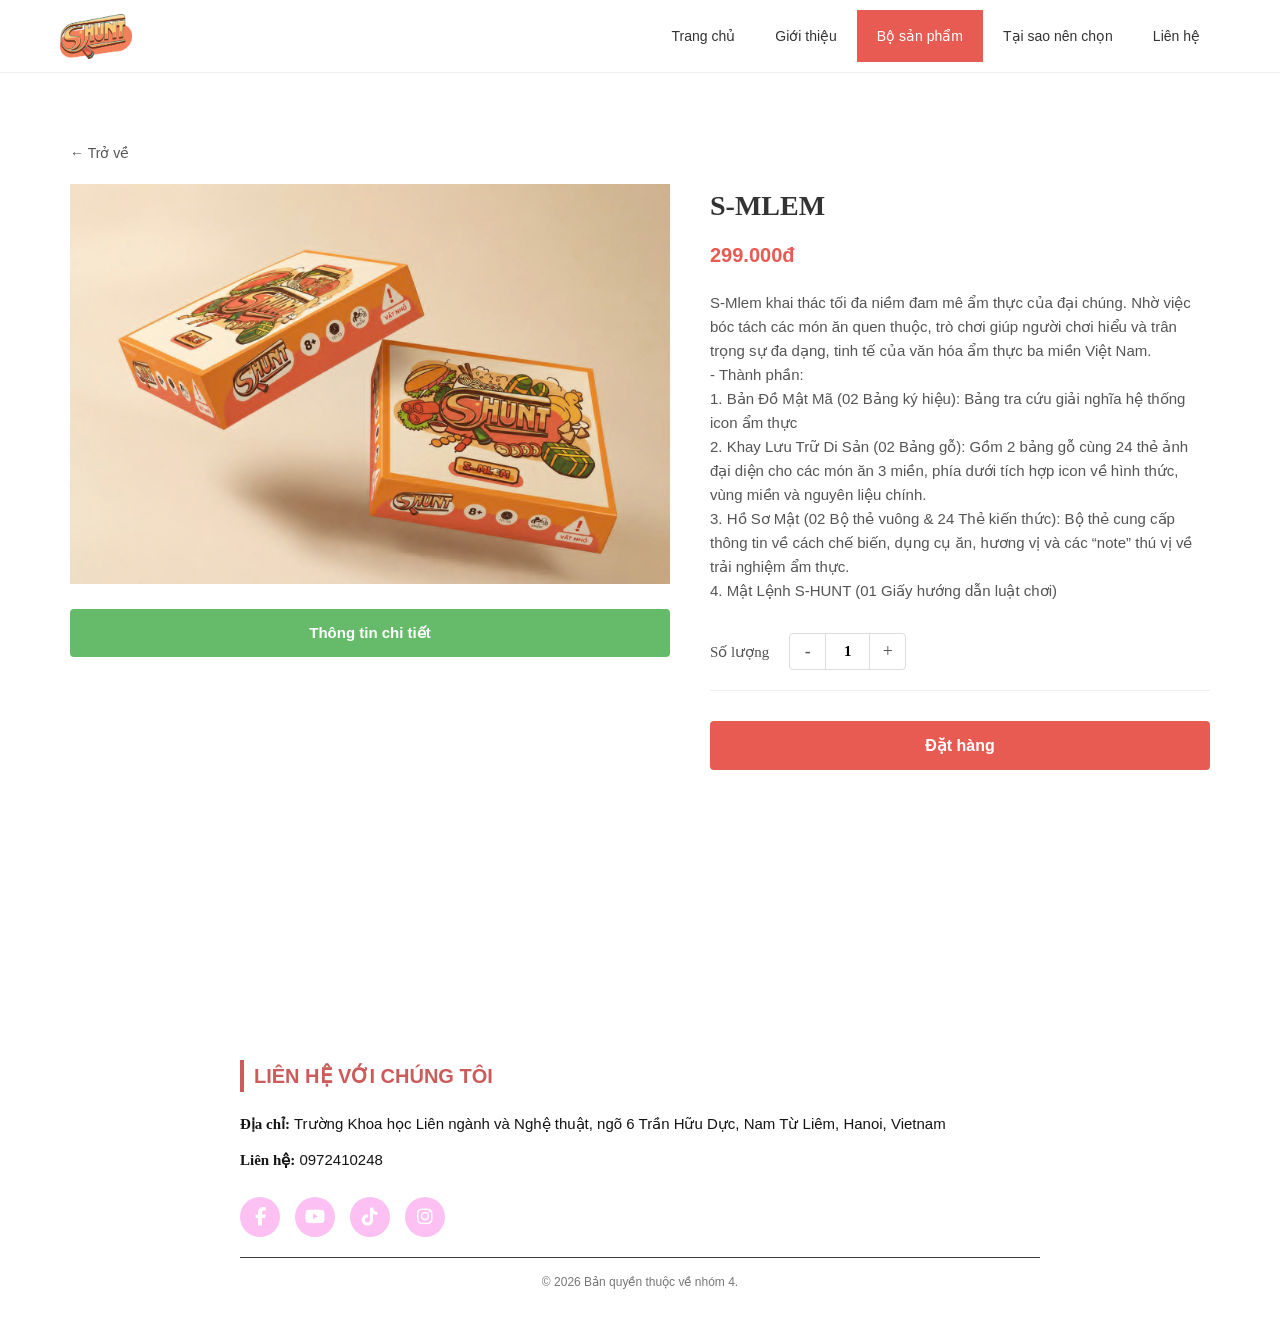
==== assets/san-pham.html @ 35348c2d "s3" ====
<!DOCTYPE html>
<html lang="vi">
<head>
    <meta charset="UTF-8">
    <meta name="viewport" content="width=device-width, initial-scale=1.0">
    <title>Chi Tiết Sản Phẩm - S-HUNT</title>
    <link rel="stylesheet" href="https://cdnjs.cloudflare.com/ajax/libs/font-awesome/6.5.1/css/all.min.css">
    <link rel="stylesheet" href="../styles.css">
    <style>
        /* Hộp thoại thông báo thành công */
        .success-modal-overlay {
            display: none;
            position: fixed;
            top: 0;
            left: 0;
            width: 100%;
            height: 100%;
            background-color: rgba(0, 0, 0, 0.5);
            z-index: 3000;
            justify-content: center;
            align-items: center;
        }

        .success-modal-card {
            background-color: white;
            padding: 35px 30px;
            border-radius: 8px;
            width: 100%;
            max-width: 380px;
            text-align: center;
            box-shadow: 0 4px 25px rgba(0, 0, 0, 0.2);
            animation: scaleUp 0.3s ease;
        }

        .success-icon-box {
            width: 70px;
            height: 70px;
            background-color: #e8f5e9;
            color: #2e7d32;
            border-radius: 50%;
            display: flex;
            align-items: center;
            justify-content: center;
            font-size: 32px;
            margin: 0 auto 20px;
        }

        .success-modal-card h4 {
            font-size: 22px;
            color: #333;
            margin-bottom: 10px;
        }

        .success-modal-card p {
            font-family: Arial, sans-serif;
            font-size: 14px;
            color: #666;
            line-height: 1.5;
            margin-bottom: 25px;
        }

        .btn-success-close {
            background-color: #2e7d32;
            color: white;
            border: none;
            padding: 10px 35px;
            font-size: 14px;
            font-weight: bold;
            border-radius: 4px;
            cursor: pointer;
            font-family: Arial, sans-serif;
            transition: background 0.2s;
        }

        .btn-success-close:hover {
            background-color: #1b5e20;
        }
    </style>
</head>
<body>

    <header>
        <div class="nav-container">
            <a href="../index.html" class="logo">
                <img src="/images/logo.png" alt="S-Hunt Logo">
            </a>
            <nav>
                <ul>
                    <li><a href="../index.html#trang-chu">Trang chủ</a></li>
                    <li><a href="../index.html#gioi-thieu">Giới thiệu</a></li>
                    <li><a href="../index.html#bo-san-pham" class="active">Bộ sản phẩm</a></li>
                    <li><a href="../index.html#tai-sao-chon">Tại sao nên chọn</a></li>
                    <li><a href="../index.html#lien-he">Liên hệ</a></li>
                </ul>
            </nav>
        </div>
    </header>

    <section id="bo-san-pham" style="padding-top: 140px; padding-bottom: 250px;">
        <div class="container">
            
            <a href="../index.html#bo-san-pham" class="btn-go-back">&larr; Trở về</a>
            
            <div class="detail-wrapper">
                <div class="detail-image">
                    <img id="detailImg" src="" alt="Hình ảnh sản phẩm">
                    <a id="lnkDetail" href="#" class="btn-detail">Thông tin chi tiết</a>
                </div>
                <div class="detail-info">
                    <h3 id="detailName"></h3>
                    <div class="detail-price" id="detailPrice"></div>
                    <p class="detail-desc" id="detailDesc"></p>
                    
                    <div class="quantity-selector">
                        <span>Số lượng</span>
                        <div class="quantity-controls">
                            <button onclick="changeQuantity(-1)">-</button>
                            <input type="text" id="quantityInput" value="1" readonly>
                            <button onclick="changeQuantity(1)">+</button>
                        </div>
                    </div>

                    <button class="btn-checkout-trigger" onclick="openOrderModal()">Đặt hàng</button>

                </div>
            </div>

        </div>
    </section>

    <div class="order-modal-overlay" id="orderModal">
        <div class="order-modal-card">
            <h3>Thông tin giao hàng</h3>
            <form id="orderForm" onsubmit="handleOrderSubmit(event)">
                <div class="form-field">
                    <label>Địa chỉ nhận hàng *</label>
                    <input type="text" id="orderAddress" placeholder="Nhập địa chỉ cụ thể">
                    <span class="error-msg" id="addressError">* Vui lòng không để trống</span>
                </div>
                <div class="form-field">
                    <label>Số điện thoại *</label>
                    <input type="tel" id="orderPhone" placeholder="Nhập số điện thoại liên hệ">
                    <span class="error-msg" id="phoneError">* Vui lòng không để trống</span>
                </div>
                <div class="modal-actions">
                    <button type="button" class="btn-cancel" onclick="closeOrderModal()">Hủy</button>
                    <button type="submit" class="btn-confirm">Đặt hàng</button>
                </div>
            </form>
        </div>
    </div>

    <div class="success-modal-overlay" id="successModal">
        <div class="success-modal-card">
            <div class="success-icon-box">
                <i class="fas fa-check"></i>
            </div>
            <h4>Đặt hàng thành công!</h4>
            <p>Cảm ơn bạn đã lựa chọn sản phẩm của S-HUNT. Chúng tôi sẽ liên hệ lại với bạn để xác nhận đơn hàng trong thời gian sớm nhất.</p>
            <button class="btn-success-close" onclick="closeSuccessModal()">Đóng</button>
        </div>
    </div>

    <footer>
        <div class="container footer-content">
            
            <h3 class="footer-title">LIÊN HỆ VỚI CHÚNG TÔI</h3>
            
            <div class="footer-info">
                <p><strong>Địa chỉ:</strong> Trường Khoa học Liên ngành và Nghệ thuật, ngõ 6 Trần Hữu Dực, Nam Từ Liêm, Hanoi, Vietnam</p>
                <p><strong>Liên hệ:</strong> 0972410248</p>
            </div>

            <div class="footer-socials">
                <a href="#" class="social-circle" title="Facebook"><i class="fab fa-facebook-f"></i></a>
                <a href="#" class="social-circle" title="YouTube"><i class="fab fa-youtube"></i></a>
                <a href="#" class="social-circle" title="TikTok"><i class="fab fa-tiktok"></i></a>
                <a href="#" class="social-circle" title="Instagram"><i class="fab fa-instagram"></i></a>
            </div>

            <div class="footer-copyright">
                &copy; 2026 Bản quyền thuộc về nhóm 4.
            </div>

        </div>
    </footer>

    <script>
        const productData = {
            mlem: {
                name: "S-MLEM",
                price: "299.000đ",
                img: "/images/s-mlem.jpg",
                highlightText: "Bản Đồ Mật Mã (02 Bảng ký hiệu):",
                desc: `S-Mlem khai thác tối đa niềm đam mê ẩm thực của đại chúng. Nhờ việc bóc tách các món ăn quen thuộc, trò chơi giúp người chơi hiểu và trân trọng sự đa dạng, tinh tế của văn hóa ẩm thực ba miền Việt Nam.
                  - Thành phần:
                 1. Bản Đồ Mật Mã (02 Bảng ký hiệu): Bảng tra cứu giải nghĩa hệ thống icon ẩm thực  
                 2. Khay Lưu Trữ Di Sản (02 Bảng gỗ): Gồm 2 bảng gỗ cùng 24 thẻ ảnh đại diện cho các món ăn 3 miền, phía dưới tích hợp icon về hình thức, vùng miền và nguyên liệu chính. 
                 3. Hồ Sơ Mật (02 Bộ thẻ vuông & 24 Thẻ kiến thức): Bộ thẻ cung cấp thông tin về cách chế biến, dụng cụ ăn, hương vị và các “note” thú vị về trải nghiệm ẩm thực.
                 4. Mật Lệnh S-HUNT (01 Giấy hướng dẫn luật chơi)`
            },
            check: {
                name: "S-CHECK",
                price: "299.000đ",
                img: "/images/s-check.jpg",
               desc: `S-Check biến những kiến thức lịch sử, địa lý thành các bài toán logic hấp dẫn. Người chơi sẽ được khám phá đa dạng các mảng văn hóa, từ tín ngưỡng dân gian đến các kỳ quan thiên nhiên đồ sộ một cách trực quan và hệ thống. 
                  - Thành phần:
                 1. Bản Đồ Mật Mã (02 Bảng ký hiệu): Bảng tra cứu giải nghĩa hệ thống icon di sản   
                 2. Khay Lưu Trữ Di Sản (02 Bảng gỗ): Gồm 2 bảng gỗ cùng 24 thẻ ảnh đại diện cho di sản 3 miền, phía dưới tích hợp các icon về vùng miền, loại hình và tính tương tác 
                 3. Hồ Sơ Mật (02 Bộ thẻ vuông & 24 Thẻ kiến thức): Bộ thẻ chứa từ khóa, thông tin lịch sử, năm UNESCO công nhận và các “note” đặc trưng nổi bật của từng di sản
                 4. Mật Lệnh S-HUNT (01 Giấy hướng dẫn luật chơi)`
            }
        };

        const urlParams = new URLSearchParams(window.location.search);
        const productKey = urlParams.get('id') || 'mlem';
        const product = productData[productKey];

        if (product) {
            document.getElementById('detailImg').src = product.img;
            document.getElementById('detailImg').alt = product.name;
            document.getElementById('detailName').innerText = product.name;
            document.getElementById('detailPrice').innerText = product.price;
            document.getElementById('detailDesc').innerText = product.desc;

            document.getElementById('lnkDetail').href = `./thong-tin-chi-tiet.html?id=${productKey}`;
        }

        function changeQuantity(amount) {
            const input = document.getElementById('quantityInput');
            let value = parseInt(input.value) + amount;
            if (value < 1) value = 1;
            input.value = value;
        }

        function openOrderModal() {
            document.getElementById('orderModal').style.display = 'flex';
        }

        function closeOrderModal() {
            document.getElementById('orderModal').style.display = 'none';
            document.getElementById('orderForm').reset();
            document.getElementById('orderAddress').classList.remove('invalid');
            document.getElementById('orderPhone').classList.remove('invalid');
            document.getElementById('addressError').style.display = 'none';
            document.getElementById('phoneError').style.display = 'none';
        }

        // Đóng mở hộp thoại thành công
        function openSuccessModal() {
            document.getElementById('successModal').style.display = 'flex';
        }

        function closeSuccessModal() {
            document.getElementById('successModal').style.display = 'none';
        }

        function handleOrderSubmit(event) {
            event.preventDefault();
            const addressInput = document.getElementById('orderAddress');
            const phoneInput = document.getElementById('orderPhone');
            const addressError = document.getElementById('addressError');
            const phoneError = document.getElementById('phoneError');
            let isValid = true;

            if (addressInput.value.trim() === "") {
                addressInput.classList.add('invalid');
                addressError.style.display = 'block';
                isValid = false;
            } else {
                addressInput.classList.remove('invalid');
                addressError.style.display = 'none';
            }

            if (phoneInput.value.trim() === "") {
                phoneInput.classList.add('invalid');
                phoneError.style.display = 'block';
                isValid = false;
            } else {
                phoneInput.classList.remove('invalid');
                phoneError.style.display = 'none';
            }

            if (isValid) {
                closeOrderModal(); // Đóng form nhập hàng
                openSuccessModal(); // Mở thông báo có dấu tích xanh
            }
        }
    </script>
</body>
</html>
---- styles.css ----
* {
    margin: 0;
    padding: 0;
    box-sizing: border-box;
    font-family: 'Times New Roman', Times, serif, Arial, sans-serif;
}
html {
    scroll-behavior: smooth;
}
body {
    color: #333;
    background-color: #ffffff;
    line-height: 1.6;
}

header {
    position: fixed;
    top: 0;
    left: 0;
    width: 100%;
    background-color: #ffffff;
    border-bottom: 1px solid #eee;
    z-index: 1000;
}
.nav-container {
    max-width: 1200px;
    margin: 0 auto;
    display: flex;
    justify-content: space-between;
    align-items: center;
    padding: 10px 20px;
}
.logo img {
    height: 45px;
    display: block;
}
nav ul {
    display: flex;
    list-style: none;
    align-items: center;
}
nav ul li a {
    text-decoration: none;
    color: #333;
    font-size: 14px;
    padding: 15px 20px;
    display: block;
    font-weight: 500;
    font-family: Arial, sans-serif;
    transition: all 0.2s ease;
}
nav ul li a:hover, nav ul li a.active {
    background-color: #e75b52;
    color: white;
}

section {
    padding: 80px 20px;
}
.container {
    max-width: 1140px;
    margin: 0 auto;
    width: 100%;
}
.section-title {
    font-size: 36px;
    font-weight: bold;
    margin-bottom: 40px;
    color: #000;
}

#trang-chu {
    background-color: #b0a496; 
    min-height: 100vh;
    display: flex;
    align-items: center;
    justify-content: center;
    padding-top: 60px;
    padding-left: 20px;
    padding-right: 20px;
}
.hero-wrapper {
    position: relative;
    width: 100%;
    max-width: 950px; 
    display: flex;
    justify-content: center;
    align-items: center;
}
#trang-chu::after {
    content: '';
    position: absolute;
    top: 0;
    left: 0;
    width: 100%;
    height: 100%;
    background: rgba(51, 45, 45, 0.25);
    z-index: 2;
    pointer-events: none;
}
.hero-main-img {
    width: 60%;
    height: auto;
    display: block;
    user-select: none;
    pointer-events: none;
}
.hero-text-overlay {
    position: absolute;
    top: 50%;
    left: 50%;
    transform: translate(-50%, -50%);
    width: 100%;
    text-align: center;
    color: #ffffff;
    z-index: 5;
}
.hero-text-overlay h1 {
    font-size: 80px;
    font-weight: bold;
    margin-bottom: 20px;
    letter-spacing: 0.5px;
    text-shadow: 2px 2px 6px rgba(0, 0, 0, 0.4);
}
.hero-text-overlay p {
    font-family: Arial, sans-serif;
    font-size: 20px;
    font-weight: 500;
    max-width: 900px;
    margin: 0 auto;
    line-height: 1.6;
    text-shadow: 1px 1px 4px rgba(0, 0, 0, 0.5);
}

@media (max-width: 768px) {
    .hero-text-overlay h1 {
        font-size: 24px;
        margin-bottom: 10px;
    }
    .hero-text-overlay p {
        font-size: 12px;
        line-height: 1.4;
    }
}

#gioi-thieu {
    background-color: #ffffff;
}
.about-wrapper {
    display: flex;
    align-items: center;
    gap: 50px;
}
.about-image {
    flex: 1;
    background-color: #fdf3e7;
    padding: 40px;
    display: flex;
    justify-content: center;
    align-items: center;
}
.about-image img {
    max-width: 100%;
    height: auto;
}
.about-info {
    flex: 1;
}
.about-info h2 {
    font-size: 42px;
    margin-bottom: 20px;
}
.about-info p {
    font-family: Arial, sans-serif;
    font-size: 15px;
    color: #333;
    margin-bottom: 30px;
    text-align: justify;
}
.btn-contact {
    display: inline-block;
    background-color: #e75b52;
    color: white;
    text-decoration: none;
    padding: 12px 30px;
    font-weight: bold;
    font-family: Arial, sans-serif;
    font-size: 15px;
    border-radius: 4px;
}

#bo-san-pham {
    background-color: #ffffff;
    padding-top: 40px;
}
.product-grid {
    display: grid;
    grid-template-columns: repeat(3, 1fr);
    width: 100%;
    gap: 30px;
    justify-content: center;
}
.product-card img {
    width: 100%;
    height: auto;
    display: block;
    margin-bottom: 15px;
}
.product-name {
    font-family: Arial, sans-serif;
    font-size: 14px;
    color: #555;
    margin-bottom: 5px;
}
.product-price {
    font-family: Arial, sans-serif;
    font-size: 14px;
    color: #e75b52;
    font-weight: bold;
}

#tai-sao-chon {
    background-color: #ffffff;
    text-align: center;
}
#tai-sao-chon .section-title {
    text-align: center;
}
.features-grid {
    display: grid;
    grid-template-columns: repeat(3, 1fr);
    gap: 25px;
}
.feature-card {
    border: 1px solid #ddd;
    border-radius: 8px;
    padding: 40px 20px;
    text-align: center;
    background: #fff;
}
.feature-icon {
    height: 60px;
    margin-bottom: 20px;
}
.feature-card h3 {
    font-family: Arial, sans-serif;
    font-size: 16px;
    font-weight: bold;
    margin-bottom: 15px;
    color: #000;
}
.feature-card p {
    font-family: Arial, sans-serif;
    font-size: 14px;
    color: #666;
    line-height: 1.6;
    text-align: justify;
}

.product-img-wrapper {
    position: relative;
    width: 100%;
    overflow: hidden;
}
.product-img-wrapper img {
    width: 100%;
    height: auto;
    display: block;
    transition: filter 0.3s ease;
}
.btn-buy-now-link {
    position: absolute;
    top: 50%;
    left: 50%;
    transform: translate(-50%, -50%);
    background-color: #e75b52;
    color: #ffffff;
    text-decoration: none;
    padding: 12px 24px;
    font-family: Arial, sans-serif;
    font-size: 14px;
    font-weight: bold;
    opacity: 0;
    transition: opacity 0.3s ease;
    z-index: 10;
    border-radius: 4px;
}
.product-img-wrapper:hover .btn-buy-now-link {
    opacity: 1;
}
.product-img-wrapper:hover .btn-buy-now {
    opacity: 1;
}

.product-detail-view {
    display: none;
    width: 100%;
    animation: fadeIn 0.4s ease;
}
.btn-go-back {
    text-decoration: none;
    display: inline-flex;
    align-items: center;
    color: #555;
    font-family: Arial, sans-serif;
    font-size: 14px;
    margin-bottom: 20px;
}
.detail-wrapper {
    display: flex;
    gap: 40px;
    align-items: flex-start;
}
.detail-image {
    flex: 1.2;
}
.detail-image img {
    width: 100%;
    height: auto;
    display: block;
}
.detail-info {
    flex: 1;
}
.detail-info h3 {
    font-size: 28px;
    margin-bottom: 10px;
}
.detail-price {
    font-family: Arial, sans-serif;
    font-size: 20px;
    color: #e75b52;
    font-weight: bold;
    margin-bottom: 20px;
}
.detail-desc {
    font-family: Arial, sans-serif;
    font-size: 15px;
    color: #555;
    line-height: 1.6;
    margin-bottom: 30px;
}
.quantity-selector {
    display: flex;
    align-items: center;
    gap: 20px;
    font-family: Arial, sans-serif;
    font-size: 15px;
    color: #555;
    margin-bottom: 30px;
    border-bottom: 1px solid #eee;
    padding-bottom: 20px;
}
.quantity-controls {
    display: flex;
    border: 1px solid #ddd;
    border-radius: 4px;
}
.quantity-controls button {
    background: none;
    border: none;
    width: 35px;
    height: 35px;
    cursor: pointer;
    font-size: 18px;
    color: #555;
}
.quantity-controls input {
    width: 45px;
    border: none;
    border-left: 1px solid #ddd;
    border-right: 1px solid #ddd;
    text-align: center;
    font-size: 15px;
    font-weight: bold;
}
.btn-checkout-trigger {
    width: 100%;
    background-color: #e75b52;
    color: white;
    border: none;
    padding: 15px;
    font-size: 16px;
    font-weight: bold;
    font-family: Arial, sans-serif;
    border-radius: 4px;
    cursor: pointer;
    transition: background 0.2s;
}
.btn-checkout-trigger:hover {
    background-color: #d14a42;
}

.order-modal-overlay {
    display: none;
    position: fixed;
    top: 0;
    left: 0;
    width: 100%;
    height: 100%;
    background-color: rgba(0, 0, 0, 0.5);
    z-index: 2000;
    justify-content: center;
    align-items: center;
}
.order-modal-card {
    background-color: white;
    padding: 30px;
    border-radius: 8px;
    width: 100%;
    max-width: 450px;
    box-shadow: 0 4px 20px rgba(0,0,0,0.2);
    animation: scaleUp 0.3s ease;
}
.order-modal-card h3 {
    margin-bottom: 20px;
    font-size: 22px;
    border-bottom: 1px solid #eee;
    padding-bottom: 10px;
}
.form-field {
    margin-bottom: 20px;
}
.form-field label {
    display: block;
    font-family: Arial, sans-serif;
    font-size: 14px;
    font-weight: bold;
    margin-bottom: 8px;
}
.form-field input {
    width: 100%;
    padding: 12px;
    border: 1px solid #ccc;
    border-radius: 4px;
    font-size: 14px;
    font-family: Arial, sans-serif;
}
.form-field input.invalid {
    border-color: #e75b52;
    background-color: #fff8f8;
}
.error-msg {
    display: none;
    color: #e75b52;
    font-family: Arial, sans-serif;
    font-size: 12px;
    margin-top: 5px;
    font-weight: bold;
}
.modal-actions {
    display: flex;
    justify-content: flex-end;
    gap: 10px;
    margin-top: 25px;
}
.btn-cancel {
    background-color: #eee;
    color: #333;
    border: none;
    padding: 10px 20px;
    font-size: 14px;
    font-weight: bold;
    border-radius: 4px;
    cursor: pointer;
    font-family: Arial, sans-serif;
}
.btn-confirm {
    background-color: #e75b52;
    color: white;
    border: none;
    padding: 10px 25px;
    font-size: 14px;
    font-weight: bold;
    border-radius: 4px;
    cursor: pointer;
    font-family: Arial, sans-serif;
}

@keyframes fadeIn {
    from { opacity: 0; } to { opacity: 1; }
}
@keyframes scaleUp {
    from { transform: scale(0.9); opacity: 0; } to { transform: scale(1); opacity: 1; }
}

@media (max-width: 768px) {
    .detail-wrapper { flex-direction: column; }
}

#lien-he {
    background-color: #fff1f0;
    text-align: center;
    padding: 60px 20px;
}
#lien-he h2 {
    font-size: 36px;
    margin-bottom: 15px;
}
#lien-he .sub-title {
    color: #e75b52;
    font-style: italic;
    font-family: Arial, sans-serif;
    font-size: 14px;
    margin-bottom: 30px;
}
.form-inline {
    display: flex;
    justify-content: center;
    gap: 10px;
    max-width: 700px;
    margin: 0 auto;
}
.form-inline input {
    flex: 1;
    padding: 12px 15px;
    border: 1px solid #ccc;
    border-radius: 4px;
    font-size: 14px;
    font-family: Arial, sans-serif;
}
.btn-submit {
    background-color: #e75b52;
    color: white;
    border: none;
    padding: 0 35px;
    font-size: 16px;
    font-weight: bold;
    border-radius: 4px;
    cursor: pointer;
    font-family: Arial, sans-serif;
}

footer {
    background-color: #ffffff; 
    color: #ffffff;
    padding: 40px 20px;
    text-align: left;
}
.footer-content {
    max-width: 800px; 
    margin: 0 auto;
}
.footer-title {
    color: #cc5b5b;
    font-size: 20px;
    font-weight: bold;
    text-transform: uppercase;
    margin-bottom: 20px;
    border-left: 4px solid #cc5b5b;
    padding-left: 10px;
    font-family: Arial, sans-serif;
}
.footer-info p {
    font-family: Arial, sans-serif;
    font-size: 15px;
    margin-bottom: 12px;
    color: #161414;
}
.footer-info p strong {
    color: #161414;
}
.footer-socials {
    display: flex;
    gap: 15px;
    margin-top: 25px;
    margin-bottom: 20px;
}
.social-circle {
    width: 40px;
    height: 40px;
    background-color: #fcc1f2; 
    border-radius: 50%;
    display: flex;
    align-items: center;
    justify-content: center;
    color: #ffffff;
    text-decoration: none;
    font-family: Arial, sans-serif;
    font-size: 16px;
    font-weight: bold;
    transition: background-color 0.3s ease, transform 0.2s;
}
.social-circle i {
    font-size: 18px;
}
.social-circle:hover {
    background-color: #e75b52;
    transform: scale(1.05);
}
.footer-copyright {
    font-family: Arial, sans-serif;
    font-size: 12px;
    color: #777777;
    margin-top: 20px;
    border-top: 1px solid #3d3d3d;
    padding-top: 15px;
    text-align: center;
}

@media (max-width: 768px) {
    footer {
        text-align: center;
    }
    .footer-title {
        border-left: none;
        padding-left: 0;
    }
    .footer-socials {
        justify-content: center;
    }
}

@media (max-width: 768px) {
    nav ul { display: none; }
    .about-wrapper { flex-direction: column; }
    .product-grid { grid-template-columns: 1fr; justify-content: center; }
    .features-grid { grid-template-columns: 1fr; }
    .form-inline { flex-direction: column; }
    .btn-submit { padding: 12px 0; }
}

.btn-detail {
    width: 100%;
    background-color: #66bb6a;
    color: white;
    border: none;
    padding: 12px;
    font-size: 15px;
    font-weight: bold;
    font-family: Arial, sans-serif;
    border-radius: 4px;
    cursor: pointer;
    transition: background 0.2s;
    margin-bottom: 10px;
    text-align: center;
    text-decoration: none;
    display: block;
}
.btn-detail:hover {
    background-color: #4caf50;
}

.heritage-grid {
    display: grid;
    grid-template-columns: repeat(4, 1fr);
    gap: 30px;
    margin-top: 30px;
}
.heritage-card {
    text-align: center;
    background: #fbfbfb;
    border: 1px solid #eee;
    padding: 15px;
    border-radius: 6px;
    transition: transform 0.2s, box-shadow 0.2s;
}
.heritage-card:hover {
    transform: translateY(-4px);
    box-shadow: 0 4px 15px rgba(0,0,0,0.05);
}
.heritage-card a {
    text-decoration: none;
    color: inherit;
}
.heritage-card img {
    width: 100%;
    height: auto;
    object-fit: cover;
    aspect-ratio: 4/3;
    border-radius: 4px;
    margin-bottom: 10px;
}
.heritage-card p {
    font-style: italic;
    font-size: 14px;
    color: #444;
    font-weight: 500;
}

.article-wrapper {
    max-width: 800px;
    margin: 0 auto;
    background: #fff;
    padding: 20px;
}
.article-title {
    text-align: center;
    font-size: 32px;
    font-weight: bold;
    color: #111;
    margin-bottom: 10px;
}
.article-subtitle {
    text-align: center;
    font-style: italic;
    font-size: 15px;
    color: #666;
    margin-bottom: 40px;
}
.article-content h3 {
    font-size: 20px;
    font-weight: bold;
    color: #000;
    margin-top: 25px;
    margin-bottom: 12px;
}
.article-content p {
    font-family: Arial, sans-serif;
    font-size: 15px;
    color: #333;
    line-height: 1.7;
    margin-bottom: 15px;
    text-align: justify;
}
.article-image-box {
    text-align: center;
    margin: 20px 0;
}
.article-image-box img {
    max-width: 100%;
    height: auto;
    border-radius: 4px;
}
.image-source {
    font-style: italic;
    font-size: 13px;
    color: #777;
    margin-top: 5px;
    display: block;
}
.article-link {
    color: #e75b52;
    text-decoration: none;
    font-weight: bold;
}
.article-link:hover {
    text-decoration: underline;
}

@media (max-width: 768px) {
    .heritage-grid {
        grid-template-columns: repeat(2, 1fr);
    }
}
@media (max-width: 480px) {
    .heritage-grid {
        grid-template-columns: 1fr;
    }
}

#detailImg {
    margin-bottom: 25px;
    display: block;
    width: 100%;
    height: auto;
}
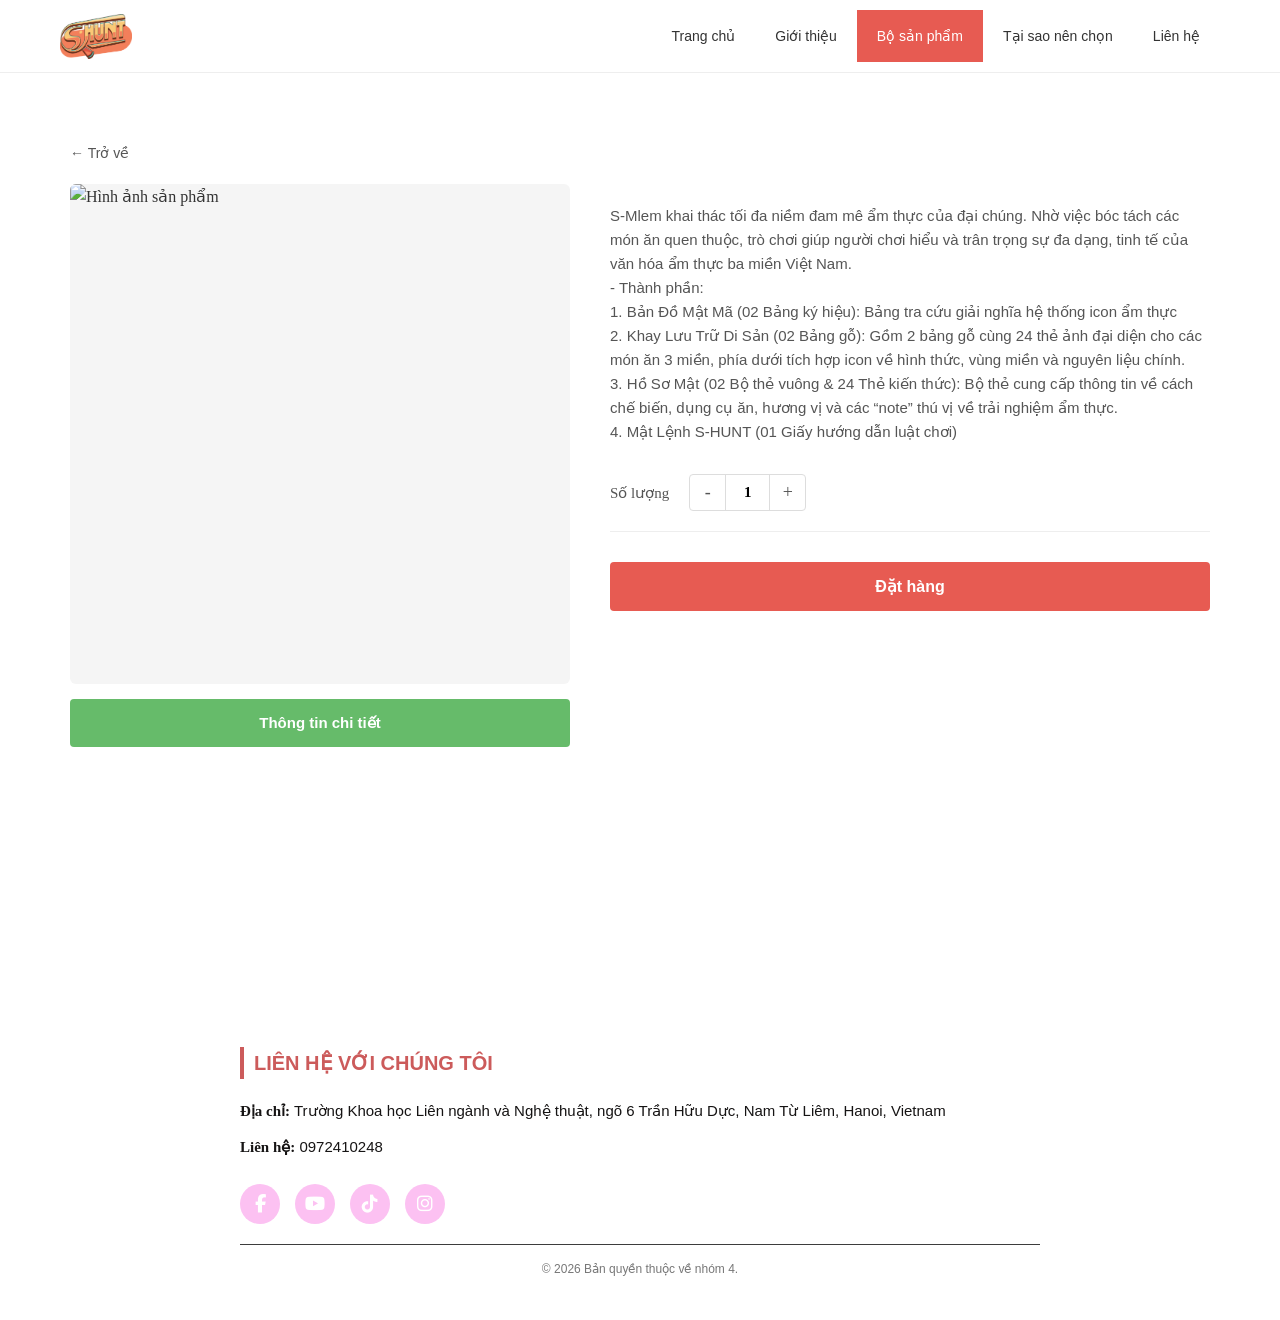
==== commit 10b08bd0: "11" ====
--- a/assets/san-pham.html
+++ b/assets/san-pham.html
@@ -1,5 +1,6 @@
 <!DOCTYPE html>
 <html lang="vi">
+
 <head>
     <meta charset="UTF-8">
     <meta name="viewport" content="width=device-width, initial-scale=1.0">
@@ -77,6 +78,7 @@
         }
     </style>
 </head>
+
 <body>
 
     <header>
@@ -98,19 +100,46 @@
 
     <section id="bo-san-pham" style="padding-top: 140px; padding-bottom: 250px;">
         <div class="container">
-            
+
             <a href="../index.html#bo-san-pham" class="btn-go-back">&larr; Trở về</a>
-            
+
             <div class="detail-wrapper">
-                <div class="detail-image">
-                    <img id="detailImg" src="" alt="Hình ảnh sản phẩm">
-                    <a id="lnkDetail" href="#" class="btn-detail">Thông tin chi tiết</a>
-                </div>
-                <div class="detail-info">
+                <div style="flex: 1.2; max-width: 500px; width: 100%;">
+                    <div
+                        style="position: relative; overflow: hidden; border-radius: 6px; aspect-ratio: 1/1; background-color: #f5f5f5; width: 100%;">
+                        <div class="carousel-container"
+                            style="display: flex; transition: transform 0.4s ease; width: 100%; height: 100%;">
+                            <img id="detailImg" src="" alt="Hình ảnh sản phẩm"
+                                style="width: 100%; height: 100%; flex-shrink: 0; object-fit: cover; margin-bottom: 0;">
+                            <img id="detailImg2" src="" alt="Hình ảnh chất liệu 1"
+                                style="width: 100%; height: 100%; flex-shrink: 0; object-fit: cover; margin-bottom: 0;">
+                            <img id="detailImg3" src="" alt="Hình ảnh chất liệu 2"
+                                style="width: 100%; height: 100%; flex-shrink: 0; object-fit: cover; margin-bottom: 0;">
+                        </div>
+
+                        <div id="carouselControls" style="display: none;">
+                            <button type="button" onclick="moveSlide(-1)"
+                                style="position: absolute; top: 50%; left: 10px; transform: translateY(-50%); background: rgba(0,0,0,0.5); color: white; border: none; width: 36px; height: 36px; border-radius: 50%; cursor: pointer; z-index: 10; display: flex; align-items: center; justify-content: center;"><i
+                                    class="fas fa-chevron-left"></i></button>
+                            <button type="button" onclick="moveSlide(1)"
+                                style="position: absolute; top: 50%; right: 10px; transform: translateY(-50%); background: rgba(0,0,0,0.5); color: white; border: none; width: 36px; height: 36px; border-radius: 50%; cursor: pointer; z-index: 10; display: flex; align-items: center; justify-content: center;"><i
+                                    class="fas fa-chevron-right"></i></button>
+                        </div>
+
+                        <div id="carouselBadge"
+                            style="display: none; position: absolute; bottom: 15px; right: 15px; background: rgba(0, 0, 0, 0.6); color: #fff; padding: 4px 10px; border-radius: 12px; font-family: Arial, sans-serif; font-size: 13px; font-weight: bold; z-index: 10;">
+                            1/3
+                        </div>
+                    </div>
+                    <a id="lnkDetail" href="#" class="btn-detail" style="margin-top: 15px; width: 100%;">Thông tin chi
+                        tiết</a>
+                </div>
+
+                <div class="detail-info" style="flex: 1; width: 100%;">
                     <h3 id="detailName"></h3>
                     <div class="detail-price" id="detailPrice"></div>
                     <p class="detail-desc" id="detailDesc"></p>
-                    
+
                     <div class="quantity-selector">
                         <span>Số lượng</span>
                         <div class="quantity-controls">
@@ -121,10 +150,8 @@
                     </div>
 
                     <button class="btn-checkout-trigger" onclick="openOrderModal()">Đặt hàng</button>
-
                 </div>
             </div>
-
         </div>
     </section>
 
@@ -142,6 +169,12 @@
                     <input type="tel" id="orderPhone" placeholder="Nhập số điện thoại liên hệ">
                     <span class="error-msg" id="phoneError">* Vui lòng không để trống</span>
                 </div>
+                <div class="form-field" id="materialSelectField" style="display: none;">
+                    <label>Lựa chọn phiên bản / Chất liệu</label>
+                    <select id="orderMaterial" onchange="handleMaterialChange(this.value)"
+                        style="width: 100%; padding: 12px; border: 1px solid #ccc; border-radius: 4px; font-size: 14px; font-family: Arial, sans-serif;">
+                    </select>
+                </div>
                 <div class="modal-actions">
                     <button type="button" class="btn-cancel" onclick="closeOrderModal()">Hủy</button>
                     <button type="submit" class="btn-confirm">Đặt hàng</button>
@@ -156,18 +189,20 @@
                 <i class="fas fa-check"></i>
             </div>
             <h4>Đặt hàng thành công!</h4>
-            <p>Cảm ơn bạn đã lựa chọn sản phẩm của S-HUNT. Chúng tôi sẽ liên hệ lại với bạn để xác nhận đơn hàng trong thời gian sớm nhất.</p>
+            <p>Cảm ơn bạn đã lựa chọn sản phẩm của S-HUNT. Chúng tôi sẽ liên hệ lại với bạn để xác nhận đơn hàng trong
+                thời gian sớm nhất.</p>
             <button class="btn-success-close" onclick="closeSuccessModal()">Đóng</button>
         </div>
     </div>
 
     <footer>
         <div class="container footer-content">
-            
+
             <h3 class="footer-title">LIÊN HỆ VỚI CHÚNG TÔI</h3>
-            
+
             <div class="footer-info">
-                <p><strong>Địa chỉ:</strong> Trường Khoa học Liên ngành và Nghệ thuật, ngõ 6 Trần Hữu Dực, Nam Từ Liêm, Hanoi, Vietnam</p>
+                <p><strong>Địa chỉ:</strong> Trường Khoa học Liên ngành và Nghệ thuật, ngõ 6 Trần Hữu Dực, Nam Từ Liêm,
+                    Hanoi, Vietnam</p>
                 <p><strong>Liên hệ:</strong> 0972410248</p>
             </div>
 
@@ -203,12 +238,28 @@
                 name: "S-CHECK",
                 price: "299.000đ",
                 img: "/images/s-check.jpg",
-               desc: `S-Check biến những kiến thức lịch sử, địa lý thành các bài toán logic hấp dẫn. Người chơi sẽ được khám phá đa dạng các mảng văn hóa, từ tín ngưỡng dân gian đến các kỳ quan thiên nhiên đồ sộ một cách trực quan và hệ thống. 
+                desc: `S-Check biến những kiến thức lịch sử, địa lý thành các bài toán logic hấp dẫn. Người chơi sẽ được khám phá đa dạng các mảng văn hóa, từ tín ngưỡng dân gian đến các kỳ quan thiên nhiên đồ sộ một cách trực quan và hệ thống. 
                   - Thành phần:
                  1. Bản Đồ Mật Mã (02 Bảng ký hiệu): Bảng tra cứu giải nghĩa hệ thống icon di sản   
                  2. Khay Lưu Trữ Di Sản (02 Bảng gỗ): Gồm 2 bảng gỗ cùng 24 thẻ ảnh đại diện cho di sản 3 miền, phía dưới tích hợp các icon về vùng miền, loại hình và tính tương tác 
                  3. Hồ Sơ Mật (02 Bộ thẻ vuông & 24 Thẻ kiến thức): Bộ thẻ chứa từ khóa, thông tin lịch sử, năm UNESCO công nhận và các “note” đặc trưng nổi bật của từng di sản
                  4. Mật Lệnh S-HUNT (01 Giấy hướng dẫn luật chơi)`
+            },
+            stage: {
+                name: "S-STAGE",
+                variants: [
+                    { label: "Mặc định", price: "299.000đ", img: "/images/s-stage 2.jpg" },
+                    { label: "Chất liệu 1", price: "349.000đ", img: "/images/s-stage.jpg" },
+                    { label: "Chất liệu 2", price: "399.000đ", img: "/images/s-mlem.jpg" }
+                ],
+                desc: `S-Stage đưa người chơi bước vào thế giới của các nhân vật trong các trình diễn dân gian, mang đến những màn đấu trí mới mẻ, hấp dẫn xoay quanh các thanh âm, nhịp điệu và sân khấu di sản dân tộc.
+          - Thành phần:
+         1. Bản Đồ Mật Mã (02 Bảng ký hiệu): Bảng tra cứu giải nghĩa hệ thống icon nhân vật trong trình diễn dân gian
+         2. Khay Lưu Trữ Di Sản (02 Bảng gỗ): Gồm 2 bảng gỗ cùng 24 thẻ ảnh đại diện cho các nhân vật trong nghệ thuật biểu diễn và tâm linh, phía dưới tích hợp các icon về giới tính, loại hình, tính cách,...của các nhân vật.
+         3. Hồ Sơ Mật (02 Bộ thẻ vuông & 24 Thẻ kiến thức): Bộ thẻ cung cấp thông tin và các note thú vị về nhân vật.
+         4. Mật Lệnh S-HUNT (01 Giấy hướng dẫn luật chơi)
+         5. Sổ Nhật Ký Phá Án & Bút Định Vị (02 Bộ giấy note & bút)`
+
             }
         };
 
@@ -216,14 +267,73 @@
         const productKey = urlParams.get('id') || 'mlem';
         const product = productData[productKey];
 
+        let currentSlideIndex = 0;
+        let activeImages = [];
+
         if (product) {
-            document.getElementById('detailImg').src = product.img;
-            document.getElementById('detailImg').alt = product.name;
-            document.getElementById('detailName').innerText = product.name;
-            document.getElementById('detailPrice').innerText = product.price;
             document.getElementById('detailDesc').innerText = product.desc;
-
             document.getElementById('lnkDetail').href = `./thong-tin-chi-tiet.html?id=${productKey}`;
+
+            if (productKey === 'stage') {
+                activeImages = product.variants.map(v => v.img);
+
+                document.getElementById('detailImg').src = product.variants[0].img;
+                document.getElementById('detailImg2').src = product.variants[1].img;
+                document.getElementById('detailImg3').src = product.variants[2].img;
+
+                // Hiển thị các bộ nút điều khiển của riêng sản phẩm Stage
+                document.getElementById('carouselControls').style.display = 'block';
+                document.getElementById('carouselBadge').style.display = 'block';
+
+                updateStageState(0);
+                setupMaterialDropdown();
+            } else {
+                activeImages = product.images;
+                document.getElementById('detailImg').src = activeImages[0];
+                document.getElementById('detailName').innerText = product.name;
+                document.getElementById('detailPrice').innerText = product.price;
+            }
+        }
+
+        function updateStageState(index) {
+            currentSlideIndex = index;
+            const variant = product.variants[index];
+
+            document.getElementById('detailName').innerText = `${product.name} - ${variant.label}`;
+            document.getElementById('detailPrice').innerText = variant.price;
+
+            document.getElementById('carouselBadge').innerText = `${index + 1}/${activeImages.length}`;
+
+            const container = document.querySelector('.carousel-container');
+            container.style.transform = `translateX(-${index * 100}%)`;
+
+            const materialSelect = document.getElementById('orderMaterial');
+            if (materialSelect) materialSelect.value = index;
+        }
+
+        function moveSlide(direction) {
+            let newIndex = currentSlideIndex + direction;
+            if (newIndex >= activeImages.length) newIndex = 0;
+            if (newIndex < 0) newIndex = activeImages.length - 1;
+
+            updateStageState(newIndex);
+        }
+
+        function setupMaterialDropdown() {
+            const selectField = document.getElementById('materialSelectField');
+            const selectEl = document.getElementById('orderMaterial');
+
+            if (productKey === 'stage') {
+                selectField.style.display = 'block';
+                selectEl.innerHTML = product.variants.map((v, idx) =>
+                    `<option value="${idx}">${v.label} (${v.price})</option>`
+                ).join('');
+            }
+        }
+
+        function handleMaterialChange(value) {
+            const idx = parseInt(value);
+            updateStageState(idx);
         }
 
         function changeQuantity(amount) {
@@ -235,6 +345,9 @@
 
         function openOrderModal() {
             document.getElementById('orderModal').style.display = 'flex';
+            if (productKey === 'stage') {
+                document.getElementById('orderMaterial').value = currentSlideIndex;
+            }
         }
 
         function closeOrderModal() {
@@ -246,7 +359,6 @@
             document.getElementById('phoneError').style.display = 'none';
         }
 
-        // Đóng mở hộp thoại thành công
         function openSuccessModal() {
             document.getElementById('successModal').style.display = 'flex';
         }
@@ -282,10 +394,11 @@
             }
 
             if (isValid) {
-                closeOrderModal(); // Đóng form nhập hàng
-                openSuccessModal(); // Mở thông báo có dấu tích xanh
+                closeOrderModal();
+                openSuccessModal();
             }
         }
     </script>
 </body>
+
 </html>
--- a/styles.css
+++ b/styles.css
@@ -692,11 +692,12 @@
     margin-bottom: 10px;
 }
 .article-subtitle {
-    text-align: center;
     font-style: italic;
     font-size: 15px;
     color: #666;
     margin-bottom: 40px;
+    text-indent: 30px;
+    text-align: justify;
 }
 .article-content h3 {
     font-size: 20px;
@@ -706,16 +707,18 @@
     margin-bottom: 12px;
 }
 .article-content p {
-    font-family: Arial, sans-serif;
     font-size: 15px;
     color: #333;
     line-height: 1.7;
-    margin-bottom: 15px;
+    margin-bottom: 15px;    
+    white-space: pre-line;
+    text-indent: 30px;
     text-align: justify;
+
 }
 .article-image-box {
     text-align: center;
-    margin: 20px 0;
+    margin-top: 25px;
 }
 .article-image-box img {
     max-width: 100%;
@@ -738,6 +741,19 @@
     text-decoration: underline;
 }
 
+.article-conclusion{
+    text-align: justify;
+    text-indent: 30px;
+    margin-top: 15px;
+}
+
+.sub-paragraph {
+    display: block;
+    text-indent: 25px;
+    text-align: justify;
+    margin-bottom: 12px;
+}
+
 @media (max-width: 768px) {
     .heritage-grid {
         grid-template-columns: repeat(2, 1fr);
@@ -754,4 +770,56 @@
     display: block;
     width: 100%;
     height: auto;
-}+}
+
+/* link youtube */
+.youtube-link-card {
+    display: inline-flex;
+    align-items: center;
+    background-color: #f5f5f5;
+    border: 1px solid #e0e0e0;
+    border-radius: 20px;
+    padding: 6px 16px;
+    margin: 10px 0;
+    text-decoration: none;
+    color: #333 !important;
+    font-family: Arial, sans-serif;
+    font-size: 14px;
+    font-weight: 500;
+    transition: background-color 0.2s ease, box-shadow 0.2s ease;
+}
+
+.youtube-link-card:hover {
+    background-color: #eeeeee;
+    box-shadow: 0 2px 8px rgba(0,0,0,0.08);
+    text-decoration: none !important;
+}
+
+.youtube-link-card i {
+    color: #ff0000;
+    font-size: 16px;
+    margin-right: 8px;
+}
+
+.article-custom-link {
+    color: #0056b3 !important;
+    text-decoration: underline !important;
+    font-family: Arial, sans-serif;
+    font-size: 15px;
+    display: block;
+    margin-bottom: 5px;
+    word-break: break-all;
+}
+
+.article-custom-link:hover {
+    color: #003d80 !important;
+}
+
+.article-source-text {
+    font-family: Arial, sans-serif;
+    font-size: 15px;
+    color: #111;
+    display: block;
+    margin-bottom: 12px;
+}
+
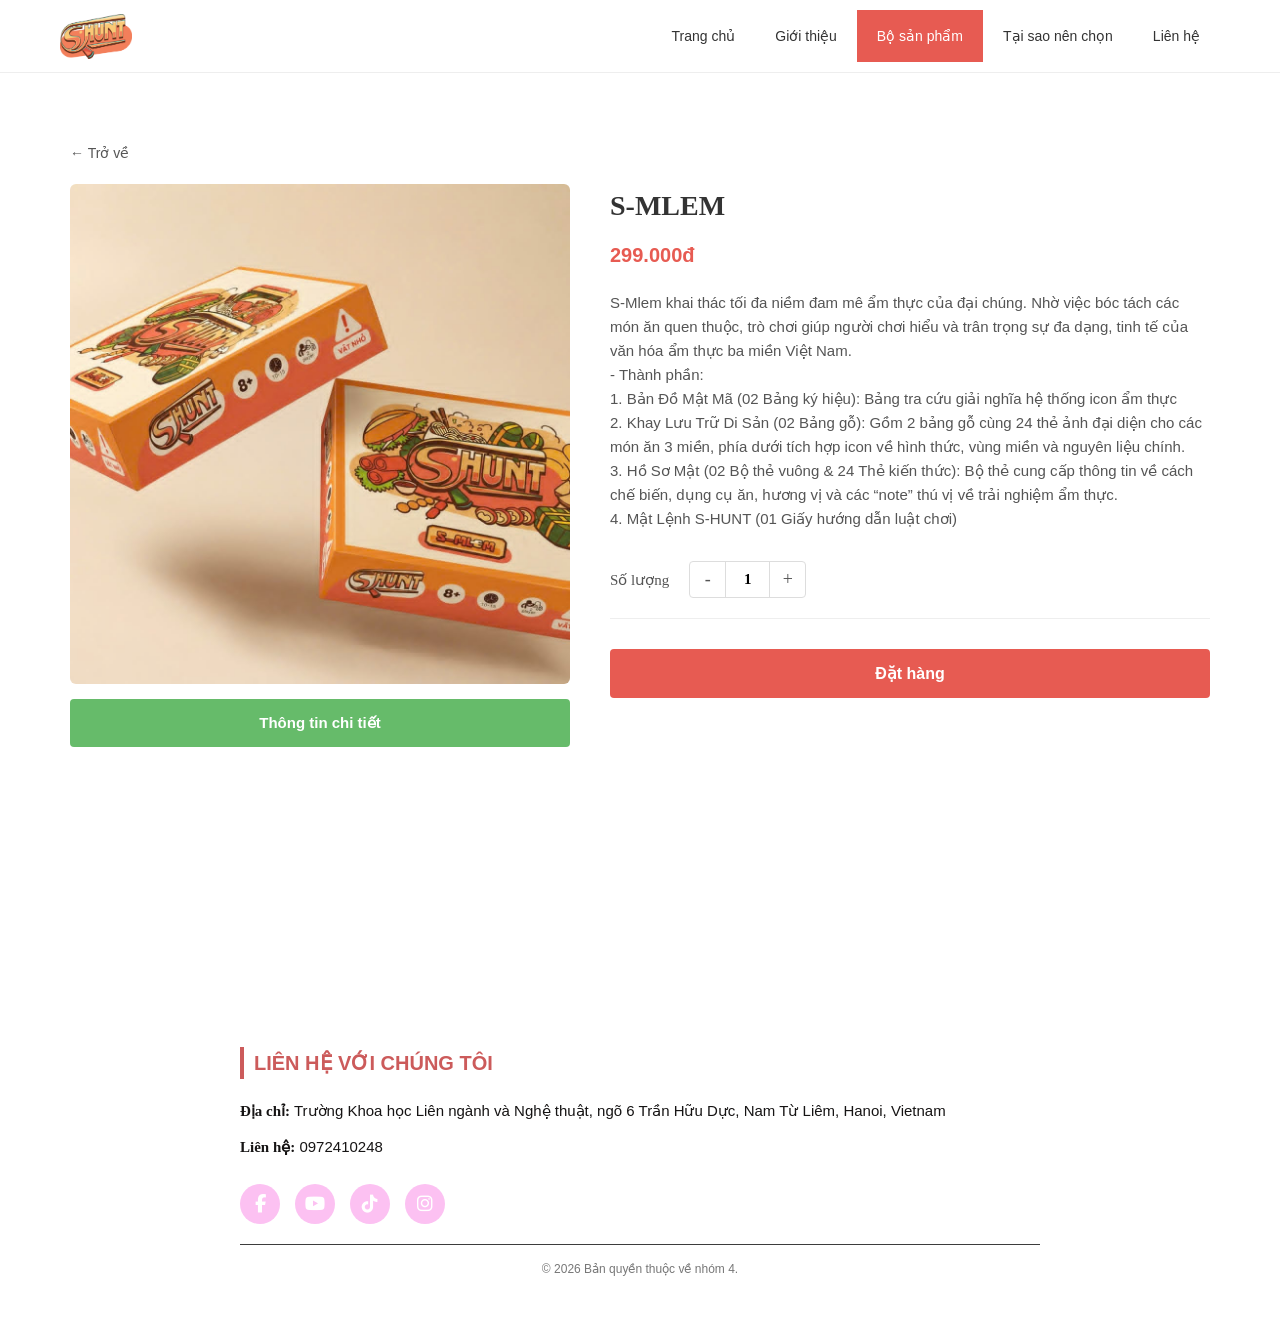
==== commit 74b053d6: "22" ====
--- a/assets/san-pham.html
+++ b/assets/san-pham.html
@@ -107,14 +107,15 @@
                 <div style="flex: 1.2; max-width: 500px; width: 100%;">
                     <div
                         style="position: relative; overflow: hidden; border-radius: 6px; aspect-ratio: 1/1; background-color: #f5f5f5; width: 100%;">
+
                         <div class="carousel-container"
                             style="display: flex; transition: transform 0.4s ease; width: 100%; height: 100%;">
                             <img id="detailImg" src="" alt="Hình ảnh sản phẩm"
                                 style="width: 100%; height: 100%; flex-shrink: 0; object-fit: cover; margin-bottom: 0;">
                             <img id="detailImg2" src="" alt="Hình ảnh chất liệu 1"
-                                style="width: 100%; height: 100%; flex-shrink: 0; object-fit: cover; margin-bottom: 0;">
+                                style="width: 100%; height: 100%; flex-shrink: 0; object-fit: cover; margin-bottom: 0; display: none;">
                             <img id="detailImg3" src="" alt="Hình ảnh chất liệu 2"
-                                style="width: 100%; height: 100%; flex-shrink: 0; object-fit: cover; margin-bottom: 0;">
+                                style="width: 100%; height: 100%; flex-shrink: 0; object-fit: cover; margin-bottom: 0; display: none;">
                         </div>
 
                         <div id="carouselControls" style="display: none;">
@@ -131,6 +132,7 @@
                             1/3
                         </div>
                     </div>
+
                     <a id="lnkDetail" href="#" class="btn-detail" style="margin-top: 15px; width: 100%;">Thông tin chi
                         tiết</a>
                 </div>
@@ -152,6 +154,7 @@
                     <button class="btn-checkout-trigger" onclick="openOrderModal()">Đặt hàng</button>
                 </div>
             </div>
+
         </div>
     </section>
 
@@ -159,22 +162,28 @@
         <div class="order-modal-card">
             <h3>Thông tin giao hàng</h3>
             <form id="orderForm" onsubmit="handleOrderSubmit(event)">
-                <div class="form-field">
-                    <label>Địa chỉ nhận hàng *</label>
-                    <input type="text" id="orderAddress" placeholder="Nhập địa chỉ cụ thể">
-                    <span class="error-msg" id="addressError">* Vui lòng không để trống</span>
-                </div>
-                <div class="form-field">
-                    <label>Số điện thoại *</label>
-                    <input type="tel" id="orderPhone" placeholder="Nhập số điện thoại liên hệ">
-                    <span class="error-msg" id="phoneError">* Vui lòng không để trống</span>
-                </div>
                 <div class="form-field" id="materialSelectField" style="display: none;">
                     <label>Lựa chọn phiên bản / Chất liệu</label>
                     <select id="orderMaterial" onchange="handleMaterialChange(this.value)"
                         style="width: 100%; padding: 12px; border: 1px solid #ccc; border-radius: 4px; font-size: 14px; font-family: Arial, sans-serif;">
                     </select>
                 </div>
+                <div class="form-field">
+                    <label>Địa chỉ nhận hàng *</label>
+                    <input type="text" id="orderAddress" placeholder="Nhập địa chỉ cụ thể">
+                    <span class="error-msg" id="addressError">* Vui lòng không để trống</span>
+                </div>
+                <div class="form-field">
+                    <label>Số điện thoại *</label>
+                    <input type="tel" id="orderPhone" placeholder="Nhập số điện thoại liên hệ">
+                    <span class="error-msg" id="phoneError">* Vui lòng không để trống</span>
+                </div>
+                <div id="totalPriceContainer"
+                    style="display: flex; justify-content: flex-end; align-items: center; gap: 10px; margin-top: 15px;">
+                    <span style="font-size: 14px; color: #555;">Tổng chi phí:</span>
+                    <span id="orderTotalPrice" style="font-size: 20px; color: #e75b52; font-weight: bold;">0đ</span>
+                </div>
+
                 <div class="modal-actions">
                     <button type="button" class="btn-cancel" onclick="closeOrderModal()">Hủy</button>
                     <button type="submit" class="btn-confirm">Đặt hàng</button>
@@ -197,26 +206,21 @@
 
     <footer>
         <div class="container footer-content">
-
             <h3 class="footer-title">LIÊN HỆ VỚI CHÚNG TÔI</h3>
-
             <div class="footer-info">
                 <p><strong>Địa chỉ:</strong> Trường Khoa học Liên ngành và Nghệ thuật, ngõ 6 Trần Hữu Dực, Nam Từ Liêm,
                     Hanoi, Vietnam</p>
                 <p><strong>Liên hệ:</strong> 0972410248</p>
             </div>
-
             <div class="footer-socials">
                 <a href="#" class="social-circle" title="Facebook"><i class="fab fa-facebook-f"></i></a>
                 <a href="#" class="social-circle" title="YouTube"><i class="fab fa-youtube"></i></a>
                 <a href="#" class="social-circle" title="TikTok"><i class="fab fa-tiktok"></i></a>
                 <a href="#" class="social-circle" title="Instagram"><i class="fab fa-instagram"></i></a>
             </div>
-
             <div class="footer-copyright">
                 &copy; 2026 Bản quyền thuộc về nhóm 4.
             </div>
-
         </div>
     </footer>
 
@@ -226,7 +230,6 @@
                 name: "S-MLEM",
                 price: "299.000đ",
                 img: "/images/s-mlem.jpg",
-                highlightText: "Bản Đồ Mật Mã (02 Bảng ký hiệu):",
                 desc: `S-Mlem khai thác tối đa niềm đam mê ẩm thực của đại chúng. Nhờ việc bóc tách các món ăn quen thuộc, trò chơi giúp người chơi hiểu và trân trọng sự đa dạng, tinh tế của văn hóa ẩm thực ba miền Việt Nam.
                   - Thành phần:
                  1. Bản Đồ Mật Mã (02 Bảng ký hiệu): Bảng tra cứu giải nghĩa hệ thống icon ẩm thực  
@@ -249,8 +252,8 @@
                 name: "S-STAGE",
                 variants: [
                     { label: "Mặc định", price: "299.000đ", img: "/images/s-stage 2.jpg" },
-                    { label: "Chất liệu 1", price: "349.000đ", img: "/images/s-stage.jpg" },
-                    { label: "Chất liệu 2", price: "399.000đ", img: "/images/s-mlem.jpg" }
+                    { label: "Chất liệu 1", price: "349.000đ", img: "/images/s-stage 2.jpg" },
+                    { label: "Chất liệu 2", price: "399.000đ", img: "/images/s-stage 2.jpg" }
                 ],
                 desc: `S-Stage đưa người chơi bước vào thế giới của các nhân vật trong các trình diễn dân gian, mang đến những màn đấu trí mới mẻ, hấp dẫn xoay quanh các thanh âm, nhịp điệu và sân khấu di sản dân tộc.
           - Thành phần:
@@ -259,7 +262,6 @@
          3. Hồ Sơ Mật (02 Bộ thẻ vuông & 24 Thẻ kiến thức): Bộ thẻ cung cấp thông tin và các note thú vị về nhân vật.
          4. Mật Lệnh S-HUNT (01 Giấy hướng dẫn luật chơi)
          5. Sổ Nhật Ký Phá Án & Bút Định Vị (02 Bộ giấy note & bút)`
-
             }
         };
 
@@ -277,31 +279,40 @@
             if (productKey === 'stage') {
                 activeImages = product.variants.map(v => v.img);
 
+                // Kích hoạt hiển thị cho 2 thẻ ảnh phụ
                 document.getElementById('detailImg').src = product.variants[0].img;
                 document.getElementById('detailImg2').src = product.variants[1].img;
+                document.getElementById('detailImg2').style.display = 'block';
                 document.getElementById('detailImg3').src = product.variants[2].img;
-
-                // Hiển thị các bộ nút điều khiển của riêng sản phẩm Stage
+                document.getElementById('detailImg3').style.display = 'block';
+
+                // Bật bộ điều khiển chuyển slide
                 document.getElementById('carouselControls').style.display = 'block';
                 document.getElementById('carouselBadge').style.display = 'block';
 
                 updateStageState(0);
                 setupMaterialDropdown();
             } else {
-                activeImages = product.images;
-                document.getElementById('detailImg').src = activeImages[0];
+                // Đối với mlem và check: Ẩn hoàn toàn layout slider, chạy 1 ảnh gốc
+                activeImages = [product.img];
+                document.getElementById('detailImg').src = product.img;
+                document.getElementById('detailImg2').style.display = 'none';
+                document.getElementById('detailImg3').style.display = 'none';
+                document.getElementById('carouselControls').style.display = 'none';
+                document.getElementById('carouselBadge').style.display = 'none';
+
                 document.getElementById('detailName').innerText = product.name;
                 document.getElementById('detailPrice').innerText = product.price;
             }
         }
 
         function updateStageState(index) {
+            if (productKey !== 'stage') return;
             currentSlideIndex = index;
             const variant = product.variants[index];
 
             document.getElementById('detailName').innerText = `${product.name} - ${variant.label}`;
             document.getElementById('detailPrice').innerText = variant.price;
-
             document.getElementById('carouselBadge').innerText = `${index + 1}/${activeImages.length}`;
 
             const container = document.querySelector('.carousel-container');
@@ -328,12 +339,16 @@
                 selectEl.innerHTML = product.variants.map((v, idx) =>
                     `<option value="${idx}">${v.label} (${v.price})</option>`
                 ).join('');
+            } else {
+                selectField.style.display = 'none';
             }
         }
 
         function handleMaterialChange(value) {
             const idx = parseInt(value);
             updateStageState(idx);
+
+            updateOrderTotal();
         }
 
         function changeQuantity(amount) {
@@ -341,6 +356,8 @@
             let value = parseInt(input.value) + amount;
             if (value < 1) value = 1;
             input.value = value;
+
+            updateOrderTotal();
         }
 
         function openOrderModal() {
@@ -348,6 +365,8 @@
             if (productKey === 'stage') {
                 document.getElementById('orderMaterial').value = currentSlideIndex;
             }
+
+            updateOrderTotal();
         }
 
         function closeOrderModal() {
@@ -398,6 +417,22 @@
                 openSuccessModal();
             }
         }
+
+        function updateOrderTotal() {
+            const quantity = parseInt(document.getElementById('quantityInput').value) || 1;
+            let currentPriceText = "";
+
+            if (productKey === 'stage') {
+                currentPriceText = product.variants[currentSlideIndex].price;
+            } else {
+                currentPriceText = product.price;
+            }
+
+            const priceNumber = parseInt(currentPriceText.replace(/\./g, '').replace('đ', ''));
+            const total = priceNumber * quantity;
+
+            document.getElementById('orderTotalPrice').innerText = total.toLocaleString('vi-VN') + 'đ';
+        }
     </script>
 </body>
 
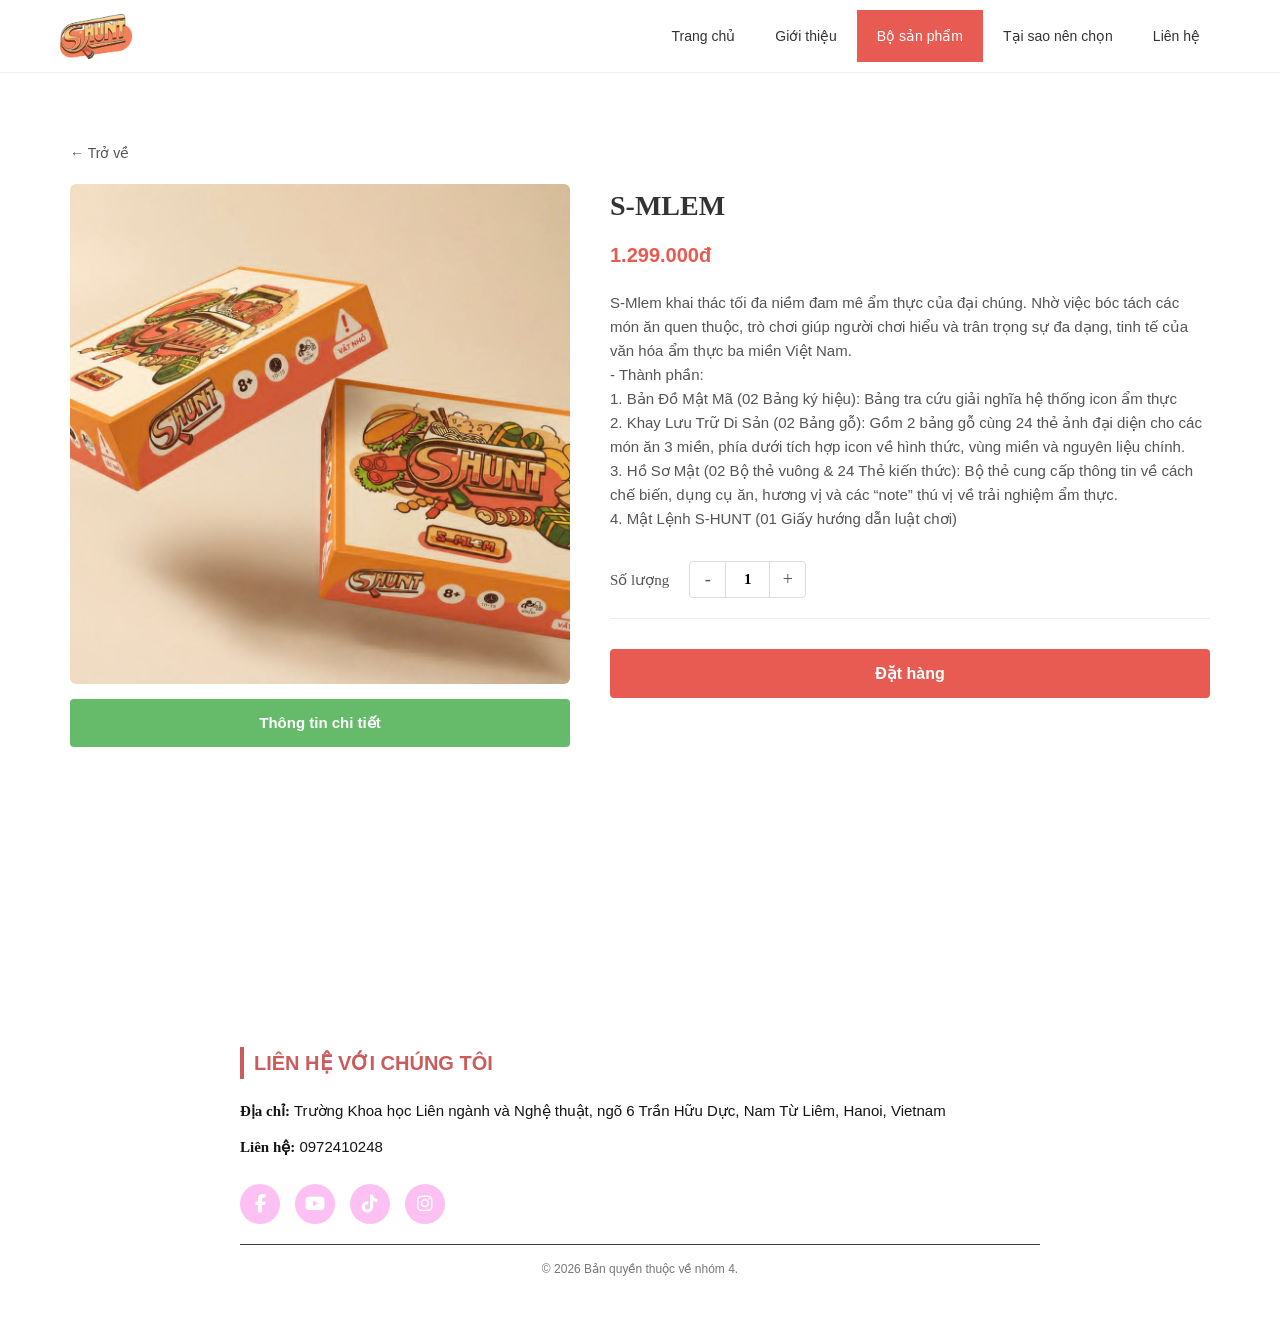
==== commit 9776c0a9: "ten bat ky khong trung lap" ====
--- a/assets/san-pham.html
+++ b/assets/san-pham.html
@@ -105,36 +105,25 @@
 
             <div class="detail-wrapper">
                 <div style="flex: 1.2; max-width: 500px; width: 100%;">
-                    <div
-                        style="position: relative; overflow: hidden; border-radius: 6px; aspect-ratio: 1/1; background-color: #f5f5f5; width: 100%;">
-
-                        <div class="carousel-container"
-                            style="display: flex; transition: transform 0.4s ease; width: 100%; height: 100%;">
-                            <img id="detailImg" src="" alt="Hình ảnh sản phẩm"
-                                style="width: 100%; height: 100%; flex-shrink: 0; object-fit: cover; margin-bottom: 0;">
-                            <img id="detailImg2" src="" alt="Hình ảnh chất liệu 1"
-                                style="width: 100%; height: 100%; flex-shrink: 0; object-fit: cover; margin-bottom: 0; display: none;">
-                            <img id="detailImg3" src="" alt="Hình ảnh chất liệu 2"
-                                style="width: 100%; height: 100%; flex-shrink: 0; object-fit: cover; margin-bottom: 0; display: none;">
+                    <div style="position: relative; overflow: hidden; border-radius: 6px; aspect-ratio: 1/1; background-color: #f5f5f5; width: 100%;">
+                        
+                        <div class="carousel-container" style="display: flex; transition: transform 0.4s ease; width: 100%; height: 100%;">
+                            <img id="detailImg" src="" alt="Hình ảnh sản phẩm mặc định" style="width: 100%; height: 100%; flex-shrink: 0; object-fit: cover; margin-bottom: 0;">
+                            <img id="detailImg2" src="" alt="Hình ảnh chất liệu 1" style="width: 100%; height: 100%; flex-shrink: 0; object-fit: cover; margin-bottom: 0; display: none;">
+                            <img id="detailImg3" src="" alt="Hình ảnh chất liệu 2" style="width: 100%; height: 100%; flex-shrink: 0; object-fit: cover; margin-bottom: 0; display: none;">
                         </div>
 
                         <div id="carouselControls" style="display: none;">
-                            <button type="button" onclick="moveSlide(-1)"
-                                style="position: absolute; top: 50%; left: 10px; transform: translateY(-50%); background: rgba(0,0,0,0.5); color: white; border: none; width: 36px; height: 36px; border-radius: 50%; cursor: pointer; z-index: 10; display: flex; align-items: center; justify-content: center;"><i
-                                    class="fas fa-chevron-left"></i></button>
-                            <button type="button" onclick="moveSlide(1)"
-                                style="position: absolute; top: 50%; right: 10px; transform: translateY(-50%); background: rgba(0,0,0,0.5); color: white; border: none; width: 36px; height: 36px; border-radius: 50%; cursor: pointer; z-index: 10; display: flex; align-items: center; justify-content: center;"><i
-                                    class="fas fa-chevron-right"></i></button>
+                            <button type="button" onclick="moveSlide(-1)" style="position: absolute; top: 50%; left: 10px; transform: translateY(-50%); background: rgba(0,0,0,0.5); color: white; border: none; width: 36px; height: 36px; border-radius: 50%; cursor: pointer; z-index: 10; display: flex; align-items: center; justify-content: center;"><i class="fas fa-chevron-left"></i></button>
+                            <button type="button" onclick="moveSlide(1)" style="position: absolute; top: 50%; right: 10px; transform: translateY(-50%); background: rgba(0,0,0,0.5); color: white; border: none; width: 36px; height: 36px; border-radius: 50%; cursor: pointer; z-index: 10; display: flex; align-items: center; justify-content: center;"><i class="fas fa-chevron-right"></i></button>
                         </div>
 
-                        <div id="carouselBadge"
-                            style="display: none; position: absolute; bottom: 15px; right: 15px; background: rgba(0, 0, 0, 0.6); color: #fff; padding: 4px 10px; border-radius: 12px; font-family: Arial, sans-serif; font-size: 13px; font-weight: bold; z-index: 10;">
+                        <div id="carouselBadge" style="display: none; position: absolute; bottom: 15px; right: 15px; background: rgba(0, 0, 0, 0.6); color: #fff; padding: 4px 10px; border-radius: 12px; font-family: Arial, sans-serif; font-size: 13px; font-weight: bold; z-index: 10;">
                             1/3
                         </div>
                     </div>
-
-                    <a id="lnkDetail" href="#" class="btn-detail" style="margin-top: 15px; width: 100%;">Thông tin chi
-                        tiết</a>
+                    
+                    <a id="lnkDetail" href="#" class="btn-detail" style="margin-top: 15px; width: 100%;">Thông tin chi tiết</a>
                 </div>
 
                 <div class="detail-info" style="flex: 1; width: 100%;">
@@ -164,8 +153,7 @@
             <form id="orderForm" onsubmit="handleOrderSubmit(event)">
                 <div class="form-field" id="materialSelectField" style="display: none;">
                     <label>Lựa chọn phiên bản / Chất liệu</label>
-                    <select id="orderMaterial" onchange="handleMaterialChange(this.value)"
-                        style="width: 100%; padding: 12px; border: 1px solid #ccc; border-radius: 4px; font-size: 14px; font-family: Arial, sans-serif;">
+                    <select id="orderMaterial" onchange="handleMaterialChange(this.value)" style="width: 100%; padding: 12px; border: 1px solid #ccc; border-radius: 4px; font-size: 14px; font-family: Arial, sans-serif;">
                     </select>
                 </div>
                 <div class="form-field">
@@ -178,8 +166,7 @@
                     <input type="tel" id="orderPhone" placeholder="Nhập số điện thoại liên hệ">
                     <span class="error-msg" id="phoneError">* Vui lòng không để trống</span>
                 </div>
-                <div id="totalPriceContainer"
-                    style="display: flex; justify-content: flex-end; align-items: center; gap: 10px; margin-top: 15px;">
+                <div id="totalPriceContainer" style="display: flex; justify-content: flex-end; align-items: center; gap: 10px; margin-top: 15px;">
                     <span style="font-size: 14px; color: #555;">Tổng chi phí:</span>
                     <span id="orderTotalPrice" style="font-size: 20px; color: #e75b52; font-weight: bold;">0đ</span>
                 </div>
@@ -198,8 +185,7 @@
                 <i class="fas fa-check"></i>
             </div>
             <h4>Đặt hàng thành công!</h4>
-            <p>Cảm ơn bạn đã lựa chọn sản phẩm của S-HUNT. Chúng tôi sẽ liên hệ lại với bạn để xác nhận đơn hàng trong
-                thời gian sớm nhất.</p>
+            <p>Cảm ơn bạn đã lựa chọn sản phẩm của S-HUNT. Chúng tôi sẽ liên hệ lại với bạn để xác nhận đơn hàng trong thời gian sớm nhất.</p>
             <button class="btn-success-close" onclick="closeSuccessModal()">Đóng</button>
         </div>
     </div>
@@ -208,8 +194,7 @@
         <div class="container footer-content">
             <h3 class="footer-title">LIÊN HỆ VỚI CHÚNG TÔI</h3>
             <div class="footer-info">
-                <p><strong>Địa chỉ:</strong> Trường Khoa học Liên ngành và Nghệ thuật, ngõ 6 Trần Hữu Dực, Nam Từ Liêm,
-                    Hanoi, Vietnam</p>
+                <p><strong>Địa chỉ:</strong> Trường Khoa học Liên ngành và Nghệ thuật, ngõ 6 Trần Hữu Dực, Nam Từ Liêm, Hanoi, Vietnam</p>
                 <p><strong>Liên hệ:</strong> 0972410248</p>
             </div>
             <div class="footer-socials">
@@ -228,7 +213,7 @@
         const productData = {
             mlem: {
                 name: "S-MLEM",
-                price: "299.000đ",
+                price: "1.299.000đ",
                 img: "/images/s-mlem.jpg",
                 desc: `S-Mlem khai thác tối đa niềm đam mê ẩm thực của đại chúng. Nhờ việc bóc tách các món ăn quen thuộc, trò chơi giúp người chơi hiểu và trân trọng sự đa dạng, tinh tế của văn hóa ẩm thực ba miền Việt Nam.
                   - Thành phần:
@@ -239,7 +224,7 @@
             },
             check: {
                 name: "S-CHECK",
-                price: "299.000đ",
+                price: "1.299.000đ",
                 img: "/images/s-check.jpg",
                 desc: `S-Check biến những kiến thức lịch sử, địa lý thành các bài toán logic hấp dẫn. Người chơi sẽ được khám phá đa dạng các mảng văn hóa, từ tín ngưỡng dân gian đến các kỳ quan thiên nhiên đồ sộ một cách trực quan và hệ thống. 
                   - Thành phần:
@@ -250,10 +235,11 @@
             },
             stage: {
                 name: "S-STAGE",
+                priceRange: "499.000đ - 1.299.000đ",
+                images: ["/images/s-stage 2.jpg", "/images/stage/detail_a_1.jpg", "/images/stage/detail_a_2.jpg"],
                 variants: [
-                    { label: "Mặc định", price: "299.000đ", img: "/images/s-stage 2.jpg" },
-                    { label: "Chất liệu 1", price: "349.000đ", img: "/images/s-stage 2.jpg" },
-                    { label: "Chất liệu 2", price: "399.000đ", img: "/images/s-stage 2.jpg" }
+                    { label: "Gỗ", price: "1.299.000đ" },
+                    { label: "Formex", price: "499.000đ" }
                 ],
                 desc: `S-Stage đưa người chơi bước vào thế giới của các nhân vật trong các trình diễn dân gian, mang đến những màn đấu trí mới mẻ, hấp dẫn xoay quanh các thanh âm, nhịp điệu và sân khấu di sản dân tộc.
           - Thành phần:
@@ -277,23 +263,19 @@
             document.getElementById('lnkDetail').href = `./thong-tin-chi-tiet.html?id=${productKey}`;
 
             if (productKey === 'stage') {
-                activeImages = product.variants.map(v => v.img);
-
-                // Kích hoạt hiển thị cho 2 thẻ ảnh phụ
-                document.getElementById('detailImg').src = product.variants[0].img;
-                document.getElementById('detailImg2').src = product.variants[1].img;
+                activeImages = product.images;
+
+                document.getElementById('detailImg').src = product.images[0];
+                document.getElementById('detailImg2').src = product.images[1];
                 document.getElementById('detailImg2').style.display = 'block';
-                document.getElementById('detailImg3').src = product.variants[2].img;
+                document.getElementById('detailImg3').src = product.images[2];
                 document.getElementById('detailImg3').style.display = 'block';
-
-                // Bật bộ điều khiển chuyển slide
                 document.getElementById('carouselControls').style.display = 'block';
                 document.getElementById('carouselBadge').style.display = 'block';
 
                 updateStageState(0);
                 setupMaterialDropdown();
             } else {
-                // Đối với mlem và check: Ẩn hoàn toàn layout slider, chạy 1 ảnh gốc
                 activeImages = [product.img];
                 document.getElementById('detailImg').src = product.img;
                 document.getElementById('detailImg2').style.display = 'none';
@@ -309,17 +291,28 @@
         function updateStageState(index) {
             if (productKey !== 'stage') return;
             currentSlideIndex = index;
-            const variant = product.variants[index];
-
-            document.getElementById('detailName').innerText = `${product.name} - ${variant.label}`;
-            document.getElementById('detailPrice').innerText = variant.price;
+
+            if (index === 0) {
+                document.getElementById('detailName').innerText = product.name;
+                document.getElementById('detailPrice').innerText = product.priceRange; 
+            } else if (index === 1) {
+                document.getElementById('detailName').innerText = `${product.name} - ${product.variants[0].label}`;
+                document.getElementById('detailPrice').innerText = product.variants[0].price;
+            } else if (index === 2) {
+                document.getElementById('detailName').innerText = `${product.name} - ${product.variants[1].label}`;
+                document.getElementById('detailPrice').innerText = product.variants[1].price;
+            }
+
             document.getElementById('carouselBadge').innerText = `${index + 1}/${activeImages.length}`;
 
             const container = document.querySelector('.carousel-container');
             container.style.transform = `translateX(-${index * 100}%)`;
 
             const materialSelect = document.getElementById('orderMaterial');
-            if (materialSelect) materialSelect.value = index;
+            if (materialSelect) {
+                if (index === 0 || index === 1) materialSelect.value = "0"; 
+                else if (index === 2) materialSelect.value = "1";
+            }
         }
 
         function moveSlide(direction) {
@@ -346,8 +339,7 @@
 
         function handleMaterialChange(value) {
             const idx = parseInt(value);
-            updateStageState(idx);
-
+            updateStageState(idx + 1);
             updateOrderTotal();
         }
 
@@ -363,9 +355,12 @@
         function openOrderModal() {
             document.getElementById('orderModal').style.display = 'flex';
             if (productKey === 'stage') {
-                document.getElementById('orderMaterial').value = currentSlideIndex;
-            }
-
+                if (currentSlideIndex === 0 || currentSlideIndex === 1) {
+                    document.getElementById('orderMaterial').value = "0";
+                } else if (currentSlideIndex === 2) {
+                    document.getElementById('orderMaterial').value = "1";
+                }
+            }
             updateOrderTotal();
         }
 
@@ -423,7 +418,9 @@
             let currentPriceText = "";
 
             if (productKey === 'stage') {
-                currentPriceText = product.variants[currentSlideIndex].price;
+                const selectEl = document.getElementById('orderMaterial');
+                const selectedIdx = selectEl ? parseInt(selectEl.value) : 0;
+                currentPriceText = product.variants[selectedIdx].price;
             } else {
                 currentPriceText = product.price;
             }
